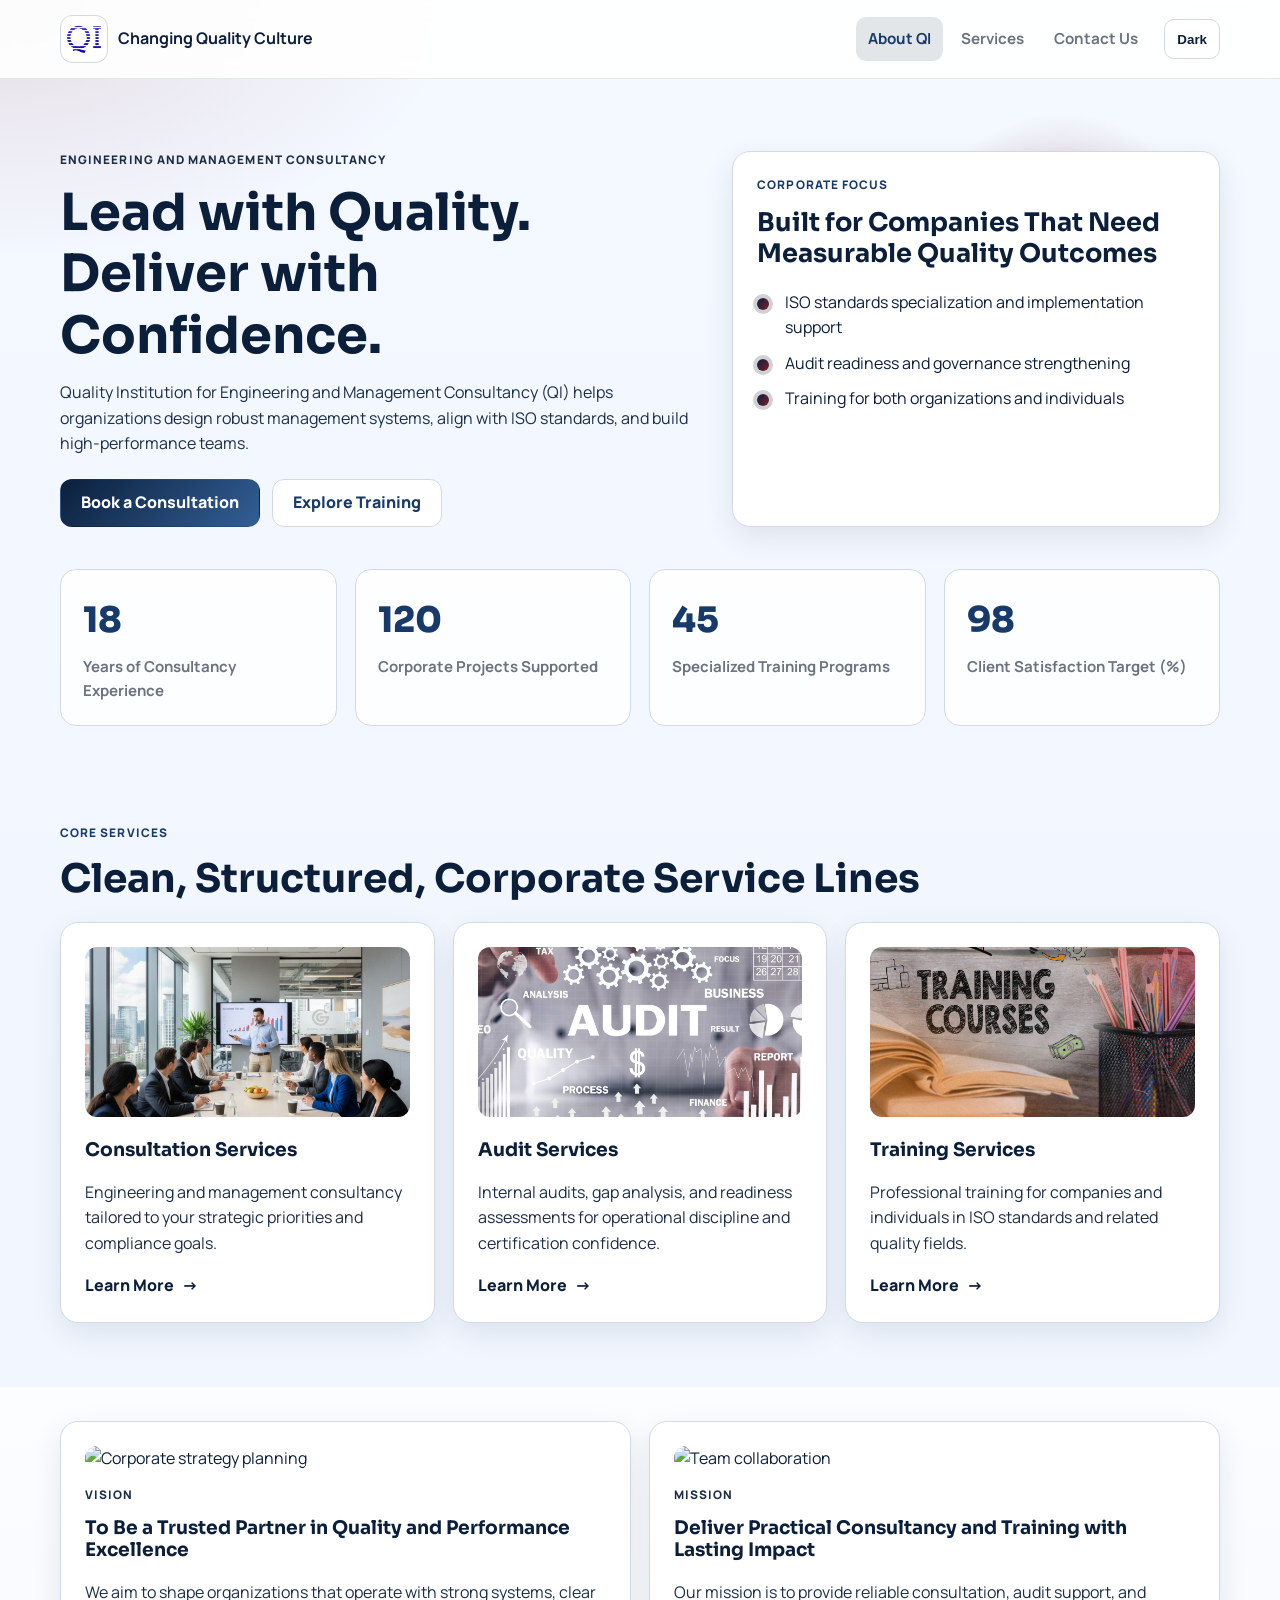
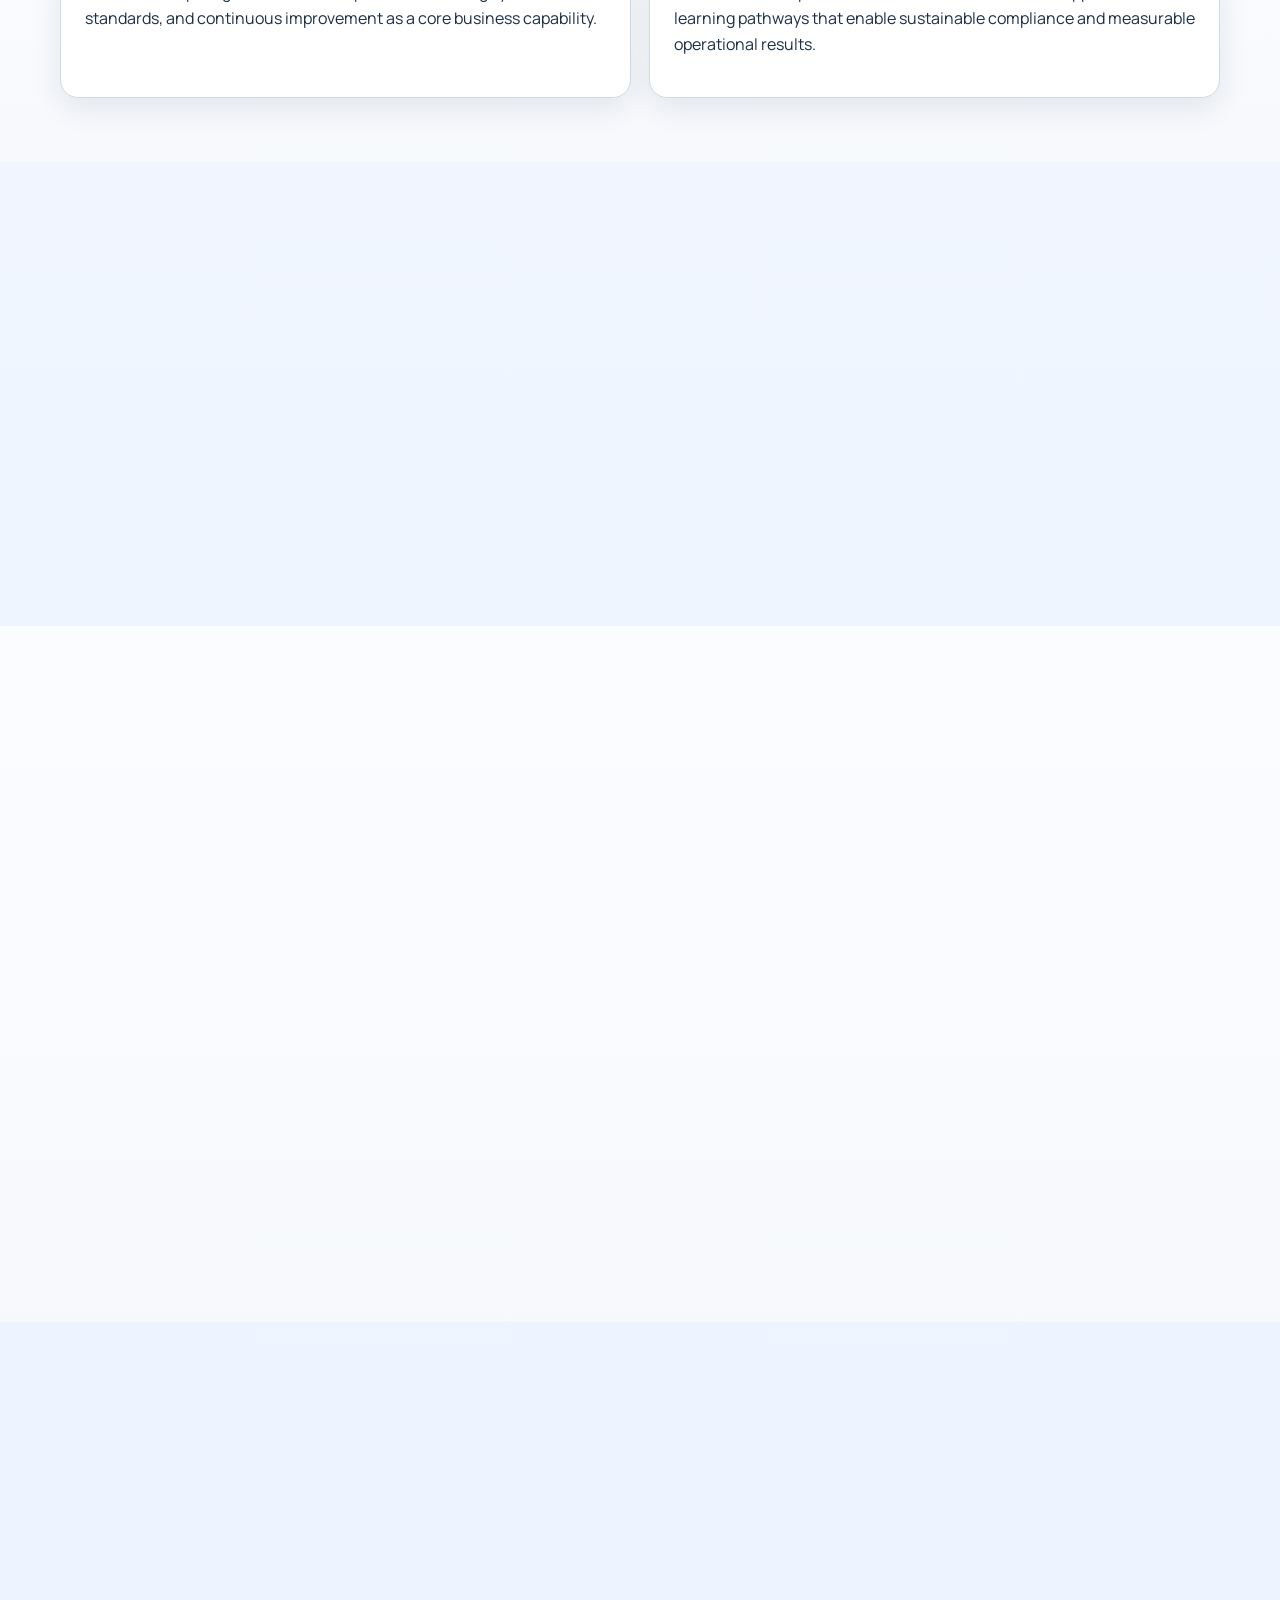
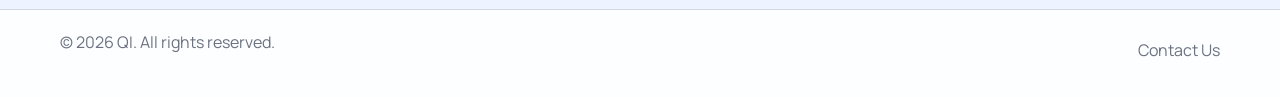
==== index.html @ 5fe4189a "Add files via upload" ====
<!DOCTYPE html>
<html lang="en">
<head>
  <meta charset="UTF-8">
  <meta name="viewport" content="width=device-width, initial-scale=1.0">
  <meta name="description" content="QI supports corporate clients with consultation, audit, and training services specialized in ISO standards and management excellence.">
  <title>QI | Engineering & Management Consultancy</title>
  <link rel="preconnect" href="https://fonts.googleapis.com">
  <link rel="preconnect" href="https://fonts.gstatic.com" crossorigin>
  <link href="https://fonts.googleapis.com/css2?family=Manrope:wght@400;500;600;700;800&family=Sora:wght@500;600;700;800&display=swap" rel="stylesheet">
  <link rel="stylesheet" href="assets/css/styles.css">
</head>
<body>
  <header class="site-header">
    <div class="container nav-wrap">
      <a class="logo" href="index.html" aria-label="QI Home">
        <img class="logo-image" src="imgs/QI_LOGO.png" alt="QI Logo">
        <span class="logo-text">Changing Quality Culture</span>
      </a>
      <button class="menu-toggle" aria-label="Toggle navigation" aria-expanded="false">Menu</button>
      <nav class="site-nav" data-nav>
        <a href="index.html" class="active">About QI</a>
                <a href="index.html#services">Services</a>
        <a href="contact.html">Contact Us</a>
      </nav>
      <button class="theme-toggle" id="themeToggle" type="button" aria-label="Toggle color theme">Dark</button>
    </div>
  </header>

  <main>
    <section class="hero hero-modern">
      <div class="container hero-grid">
        <div class="hero-content reveal">
          <p class="tagline">Engineering and Management Consultancy</p>
          <h1>Lead with Quality. Deliver with Confidence.</h1>
          <p>
            Quality Institution for Engineering and Management Consultancy (QI) helps organizations
            design robust management systems, align with ISO standards, and build high-performance teams.
          </p>
          <div class="cta-group">
            <a class="btn btn-primary" href="contact.html">Book a Consultation</a>
            <a class="btn btn-outline" href="training.html">Explore Training</a>
          </div>
        </div>

        <div class="hero-panel reveal">
          <p class="eyebrow">Corporate Focus</p>
          <h2>Built for Companies That Need Measurable Quality Outcomes</h2>
          <ul class="check-list">
            <li>ISO standards specialization and implementation support</li>
            <li>Audit readiness and governance strengthening</li>
            <li>Training for both organizations and individuals</li>
          </ul>
        </div>
      </div>
    </section>

    <section class="section metrics-wrap">
      <div class="container metrics-grid">
        <article class="metric-card reveal">
          <p class="metric-value" data-count="18">0</p>
          <p class="metric-label">Years of Consultancy Experience</p>
        </article>
        <article class="metric-card reveal">
          <p class="metric-value" data-count="120">0</p>
          <p class="metric-label">Corporate Projects Supported</p>
        </article>
        <article class="metric-card reveal">
          <p class="metric-value" data-count="45">0</p>
          <p class="metric-label">Specialized Training Programs</p>
        </article>
        <article class="metric-card reveal">
          <p class="metric-value" data-count="98">0</p>
          <p class="metric-label">Client Satisfaction Target (%)</p>
        </article>
      </div>
    </section>

    <section class="section" id="services">
      <div class="container">
        <div class="section-head reveal">
          <p class="eyebrow">Core Services</p>
          <h2>Clean, Structured, Corporate Service Lines</h2>
        </div>
        <div class="cards three-col">
          <article class="card reveal">
            <img class="card-image" src="imgs/cons2.png" alt="Consultation meeting">
            <h3>Consultation Services</h3>
            <p>Engineering and management consultancy tailored to your strategic priorities and compliance goals.</p>
            <a href="consultation.html" class="text-link">Learn More</a>
          </article>
          <article class="card reveal">
            <img class="card-image" src="imgs/audit.png" alt="Audit and analysis documents">
            <h3>Audit Services</h3>
            <p>Internal audits, gap analysis, and readiness assessments for operational discipline and certification confidence.</p>
            <a href="audit.html" class="text-link">Learn More</a>
          </article>
          <article class="card reveal">
            <img class="card-image" src="imgs/training.png" alt="Training session">
            <h3>Training Services</h3>
            <p>Professional training for companies and individuals in ISO standards and related quality fields.</p>
            <a href="training.html" class="text-link">Learn More</a>
          </article>
        </div>
      </div>
    </section>

    <section class="section section-muted">
      <div class="container split-layout">
        <article class="card reveal">
          <img class="card-image" src="https://images.unsplash.com/photo-1520607162513-77705c0f0d4a?auto=format&fit=crop&w=1200&q=80" alt="Corporate strategy planning">
          <p class="eyebrow">Vision</p>
          <h3>To Be a Trusted Partner in Quality and Performance Excellence</h3>
          <p>
            We aim to shape organizations that operate with strong systems, clear standards,
            and continuous improvement as a core business capability.
          </p>
        </article>
        <article class="card reveal">
          <img class="card-image" src="https://images.unsplash.com/photo-1521737604893-d14cc237f11d?auto=format&fit=crop&w=1200&q=80" alt="Team collaboration">
          <p class="eyebrow">Mission</p>
          <h3>Deliver Practical Consultancy and Training with Lasting Impact</h3>
          <p>
            Our mission is to provide reliable consultation, audit support, and learning pathways
            that enable sustainable compliance and measurable operational results.
          </p>
        </article>
      </div>
    </section>

    <section class="section">
      <div class="container">
        <div class="section-head reveal">
          <p class="eyebrow">How We Work</p>
          <h2>Simple Engagement Process</h2>
        </div>
        <div class="process-grid">
          <article class="process-item reveal">
            <span>01</span>
            <h3>Discovery Meeting</h3>
            <p>We define objectives, constraints, and required quality outcomes with your team.</p>
          </article>
          <article class="process-item reveal">
            <span>02</span>
            <h3>Assessment and Planning</h3>
            <p>We map gaps, risks, and opportunities against standards and business priorities.</p>
          </article>
          <article class="process-item reveal">
            <span>03</span>
            <h3>Implementation</h3>
            <p>We execute a practical roadmap across consultancy, audit preparation, and training.</p>
          </article>
          <article class="process-item reveal">
            <span>04</span>
            <h3>Continuous Improvement</h3>
            <p>We support sustained performance through monitoring, review, and corrective actions.</p>
          </article>
        </div>
      </div>
    </section>

    <section class="section section-muted">
      <div class="container">
        <div class="section-head reveal">
          <p class="eyebrow">Case Studies</p>
          <h2>Real Corporate Outcomes</h2>
        </div>
        <div class="cards three-col">
          <article class="card reveal case-card">
            <img class="card-image" src="imgs/manu.png" alt="Manufacturing facility">
            <p class="case-industry">Manufacturing</p>
            <h3>ISO Readiness Program</h3>
            <p>Supported a multi-site manufacturer with process redesign and documentation governance.</p>
            <ul class="case-points">
              <li>Reduced audit nonconformities by 42%</li>
              <li>Improved process compliance across three locations</li>
            </ul>
          </article>
          <article class="card reveal case-card">
            <img class="card-image" src="https://images.unsplash.com/photo-1454165804606-c3d57bc86b40?auto=format&fit=crop&w=1200&q=80" alt="Service quality management">
            <p class="case-industry">Services</p>
            <h3>Quality Management Uplift</h3>
            <p>Led a quality transformation initiative combining advisory, internal audit, and team training.</p>
            <ul class="case-points">
              <li>Established KPI-driven review routines</li>
              <li>Shortened corrective action cycle time by 30%</li>
            </ul>
          </article>
          <article class="card reveal case-card">
            <img class="card-image" src="https://images.unsplash.com/photo-1503387762-592deb58ef4e?auto=format&fit=crop&w=1200&q=80" alt="Construction project">
            <p class="case-industry">Construction</p>
            <h3>Integrated Compliance Roadmap</h3>
            <p>Developed a staged compliance framework aligned with client-specific project risk profiles.</p>
            <ul class="case-points">
              <li>Increased audit preparedness confidence</li>
              <li>Standardized quality controls for project delivery teams</li>
            </ul>
          </article>
        </div>
      </div>
    </section>

    <section class="section">
      <div class="container cta-panel reveal">
        <div>
          <p class="eyebrow">Ready to Start?</p>
          <h2>Upgrade Your Quality Systems with QI</h2>
        </div>
        <a class="btn btn-primary" href="contact.html">Get in Touch</a>
      </div>
    </section>
  </main>

  <footer class="site-footer">
    <div class="container footer-wrap">
      <p>&copy; <span id="year"></span> QI. All rights reserved.</p>
      <a href="contact.html">Contact Us</a>
    </div>
  </footer>

  <script src="assets/js/main.js"></script>
</body>
</html>
---- assets/css/styles.css ----
:root {
  --bg: #f4f8ff;
  --bg-alt: #edf4ff;
  --surface: #ffffff;
  --surface-alt: #f7f9fc;
  --text: #0b1f3b;
  --muted: #6b7280;
  --primary: #0b1f3b;
  --primary-strong: #173a6a;
  --accent: #7d1f2a;
  --line: #d3d9e3;
  --header-bg: rgba(255, 255, 255, 0.9);
  --radius: 18px;
  --shadow-soft: 0 10px 30px rgba(11, 31, 59, 0.09);
  --shadow-pop: 0 18px 40px rgba(11, 31, 59, 0.16);
}

body.theme-dark {
  --bg: #0a1528;
  --bg-alt: #0e1f36;
  --surface: #132743;
  --surface-alt: #17304f;
  --text: #eef4ff;
  --muted: #bac4d4;
  --primary: #a8d4ff;
  --primary-strong: #d4e8ff;
  --accent: #b13a48;
  --line: #284364;
  --header-bg: rgba(10, 21, 40, 0.9);
  --shadow-soft: 0 10px 30px rgba(0, 0, 0, 0.25);
  --shadow-pop: 0 20px 42px rgba(0, 0, 0, 0.35);
}

* {
  box-sizing: border-box;
}

html,
body {
  margin: 0;
  padding: 0;
}

html {
  scroll-behavior: smooth;
}

body {
  font-family: "Manrope", sans-serif;
  color: var(--text);
  line-height: 1.6;
  background:
    radial-gradient(980px 560px at 95% -10%, rgba(168, 212, 255, 0.38), transparent 65%),
    radial-gradient(740px 420px at 0% 0%, rgba(125, 31, 42, 0.12), transparent 62%),
    linear-gradient(var(--bg), var(--bg-alt));
  transition: background 0.28s ease, color 0.28s ease;
}

h1,
h2,
h3,
h4 {
  font-family: "Sora", sans-serif;
  line-height: 1.2;
  margin-top: 0;
}

p {
  margin-top: 0;
}

a {
  color: inherit;
  text-decoration: none;
}

.container {
  width: min(1160px, 92%);
  margin: 0 auto;
}

.site-header {
  position: sticky;
  top: 0;
  z-index: 90;
  border-bottom: 1px solid color-mix(in srgb, var(--line) 65%, transparent);
  background: var(--header-bg);
  backdrop-filter: blur(10px);
}

.nav-wrap {
  min-height: 78px;
  display: flex;
  align-items: center;
  gap: 14px;
}

.logo {
  display: inline-flex;
  align-items: center;
  gap: 10px;
}

.logo-image {
  width: 48px;
  height: 48px;
  object-fit: contain;
  border-radius: 12px;
  background: #fff;
  border: 1px solid var(--line);
  padding: 4px;
}

.logo-text {
  font-weight: 700;
}

.site-nav {
  margin-left: auto;
  display: flex;
  align-items: center;
  gap: 6px;
}

.site-nav a,
.nav-link-button {
  color: var(--muted);
  font-weight: 700;
  font-size: 0.95rem;
  padding: 10px 12px;
  border-radius: 10px;
  border: none;
  background: transparent;
  cursor: pointer;
  transition: all 0.24s ease;
}

.site-nav a:hover,
.site-nav a.active,
.nav-link-button:hover,
.nav-link-button.active,
.nav-dropdown.open .nav-link-button {
  color: var(--primary-strong);
  background: color-mix(in srgb, var(--primary) 11%, transparent);
}

.nav-dropdown {
  position: relative;
}

.mega-menu {
  position: absolute;
  top: calc(100% + 10px);
  left: -110px;
  width: min(760px, 84vw);
  padding: 14px;
  border-radius: 16px;
  border: 1px solid var(--line);
  background: var(--surface);
  box-shadow: var(--shadow-pop);
  display: grid;
  grid-template-columns: repeat(3, minmax(0, 1fr));
  gap: 10px;
  opacity: 0;
  transform: translateY(10px);
  pointer-events: none;
  transition: opacity 0.22s ease, transform 0.22s ease;
}

.nav-dropdown.open .mega-menu,
.nav-dropdown:hover .mega-menu,
.nav-dropdown:focus-within .mega-menu {
  opacity: 1;
  transform: translateY(0);
  pointer-events: auto;
}

.mega-item {
  border: 1px solid var(--line);
  border-radius: 12px;
  padding: 12px;
  background: color-mix(in srgb, var(--surface-alt) 78%, transparent);
  transition: transform 0.2s ease, border-color 0.2s ease;
}

.mega-item strong {
  display: block;
  margin-bottom: 4px;
}

.mega-item span {
  display: block;
  font-size: 0.87rem;
  color: var(--muted);
  line-height: 1.45;
}

.mega-item:hover,
.mega-item.active {
  transform: translateY(-2px);
  border-color: color-mix(in srgb, var(--primary) 40%, var(--line));
}

.theme-toggle,
.menu-toggle {
  border: 1px solid var(--line);
  border-radius: 10px;
  min-height: 40px;
  padding: 6px 12px;
  background: var(--surface);
  color: var(--text);
  font-weight: 700;
  cursor: pointer;
}

.menu-toggle {
  display: none;
}

.hero,
.page-hero {
  padding: 72px 0 34px;
}

.hero-modern {
  position: relative;
}

.hero-modern::before {
  content: "";
  position: absolute;
  right: 6%;
  top: 28px;
  width: 280px;
  height: 280px;
  border-radius: 50%;
  background: radial-gradient(circle, color-mix(in srgb, var(--accent) 28%, transparent), transparent 68%);
  pointer-events: none;
}

.hero-grid {
  display: grid;
  grid-template-columns: 1.2fr 0.9fr;
  gap: 22px;
  align-items: stretch;
}

.tagline,
.eyebrow {
  margin-bottom: 12px;
  text-transform: uppercase;
  letter-spacing: 0.09em;
  font-size: 0.74rem;
  font-weight: 800;
  color: var(--primary-strong);
}

.hero-content h1,
.page-hero h1 {
  font-size: clamp(2rem, 4vw, 3.3rem);
  margin-bottom: 14px;
}

.hero-content p,
.page-hero p,
.card p,
.process-item p {
  color: color-mix(in srgb, var(--text) 82%, var(--muted));
}

.hero-panel,
.card {
  border-radius: var(--radius);
  border: 1px solid var(--line);
  background: var(--surface);
  box-shadow: var(--shadow-soft);
}

.hero-panel,
.card {
  padding: 24px;
}

.card {
  overflow: hidden;
}

.card-image {
  width: 100%;
  height: 170px;
  object-fit: cover;
  border-radius: 12px;
  margin-bottom: 14px;
  transform: scale(1);
  transition: transform 0.35s ease, filter 0.35s ease;
}

.card:hover .card-image {
  transform: scale(1.04);
  filter: saturate(1.1);
}

.hero-panel h2 {
  font-size: clamp(1.2rem, 2vw, 1.6rem);
}

.check-list {
  margin: 14px 0 0;
  padding: 0;
  list-style: none;
}

.check-list li {
  position: relative;
  padding-left: 28px;
  margin-bottom: 10px;
}

.check-list li::before {
  content: "";
  position: absolute;
  left: 0;
  top: 8px;
  width: 12px;
  height: 12px;
  border-radius: 50%;
  background: linear-gradient(130deg, var(--primary), var(--accent));
  box-shadow: 0 0 0 4px color-mix(in srgb, var(--primary) 20%, transparent);
}

.cta-group {
  margin-top: 22px;
  display: flex;
  gap: 12px;
  flex-wrap: wrap;
}

.btn {
  min-height: 46px;
  border-radius: 12px;
  border: 1px solid transparent;
  padding: 10px 20px;
  font: inherit;
  font-weight: 800;
  display: inline-flex;
  align-items: center;
  justify-content: center;
  cursor: pointer;
  transition: transform 0.2s ease, box-shadow 0.2s ease, background 0.2s ease;
}

.btn-primary {
  color: #fff;
  background: linear-gradient(135deg, var(--primary), #335f97);
}

.btn-primary:hover {
  transform: translateY(-2px);
  box-shadow: 0 16px 26px color-mix(in srgb, var(--primary) 32%, transparent);
}

.btn-outline {
  background: var(--surface);
  color: var(--primary-strong);
  border-color: var(--line);
}

.btn-outline:hover {
  border-color: var(--primary);
}

.section {
  padding: 34px 0 64px;
}

.section-muted {
  background: linear-gradient(180deg, color-mix(in srgb, var(--surface) 76%, transparent), color-mix(in srgb, var(--surface-alt) 90%, transparent));
}

.section-head {
  margin-bottom: 20px;
}

.section-head h2 {
  margin-bottom: 0;
  font-size: clamp(1.55rem, 3.1vw, 2.45rem);
}

.cards,
.metrics-grid,
.split-layout,
.contact-layout,
.process-grid {
  display: grid;
  gap: 18px;
}

.two-col,
.split-layout,
.contact-layout {
  grid-template-columns: repeat(2, minmax(0, 1fr));
}

.three-col {
  grid-template-columns: repeat(3, minmax(0, 1fr));
}

.text-link {
  display: inline-flex;
  align-items: center;
  gap: 8px;
  color: var(--primary);
  font-weight: 800;
  transition: transform 0.25s ease, color 0.25s ease;
}

.text-link::after {
  content: "\2192";
  transform: translateX(0);
  transition: transform 0.25s ease;
}

.text-link:hover {
  color: var(--accent);
  transform: translateX(2px);
}

.text-link:hover::after {
  transform: translateX(4px);
}

.metrics-wrap {
  padding-top: 8px;
}

.metrics-grid {
  grid-template-columns: repeat(4, minmax(0, 1fr));
}

.metric-card {
  border: 1px solid var(--line);
  border-radius: 16px;
  background: color-mix(in srgb, var(--surface) 86%, transparent);
  backdrop-filter: blur(4px);
  padding: 22px;
  text-align: left;
}

.metric-value {
  margin: 0;
  font-family: "Sora", sans-serif;
  font-size: clamp(1.8rem, 3vw, 2.2rem);
  color: var(--primary-strong);
  font-weight: 800;
}

.metric-label {
  margin: 7px 0 0;
  color: var(--muted);
  font-weight: 700;
  font-size: 0.94rem;
}

.process-grid {
  grid-template-columns: repeat(4, minmax(0, 1fr));
}

.process-item {
  padding: 20px;
  border-radius: 16px;
  border: 1px solid var(--line);
  background: var(--surface);
  box-shadow: var(--shadow-soft);
}

.process-item span {
  display: inline-grid;
  width: 34px;
  height: 34px;
  border-radius: 50%;
  place-items: center;
  margin-bottom: 10px;
  font-size: 0.85rem;
  font-weight: 800;
  color: #fff;
  background: linear-gradient(135deg, var(--primary), var(--accent));
}

.case-card {
  position: relative;
  overflow: hidden;
}

.case-card::after {
  content: "";
  position: absolute;
  right: -40px;
  bottom: -40px;
  width: 130px;
  height: 130px;
  border-radius: 50%;
  background: radial-gradient(circle, color-mix(in srgb, var(--accent) 24%, transparent), transparent 68%);
}

.case-industry {
  display: inline-block;
  margin-bottom: 8px;
  padding: 4px 10px;
  border-radius: 999px;
  font-size: 0.78rem;
  font-weight: 800;
  text-transform: uppercase;
  color: var(--primary-strong);
  background: color-mix(in srgb, var(--primary) 12%, transparent);
}

.case-points {
  margin: 10px 0 0;
  padding-left: 18px;
}

.case-points li {
  margin-bottom: 6px;
  color: color-mix(in srgb, var(--text) 82%, var(--muted));
}

.cta-panel {
  display: flex;
  justify-content: space-between;
  align-items: center;
  gap: 14px;
  border-radius: var(--radius);
  color: #fff;
  padding: 30px;
  background: linear-gradient(120deg, #0b1f3b, #2f5388 56%, #7d1f2a);
  box-shadow: var(--shadow-pop);
}

.cta-panel .eyebrow {
  color: rgba(255, 255, 255, 0.84);
}

.cta-panel h2 {
  margin: 0;
  max-width: 18ch;
}

label {
  display: block;
  margin-top: 12px;
  margin-bottom: 6px;
  font-weight: 700;
}

input,
select,
textarea {
  width: 100%;
  border: 1px solid var(--line);
  border-radius: 10px;
  padding: 12px;
  font: inherit;
  color: var(--text);
  background: var(--surface);
}

textarea {
  resize: vertical;
}

.form-message,
.verification-result {
  margin-top: 12px;
  color: var(--primary-strong);
  font-weight: 700;
}

.form-grid {
  display: grid;
  /* grid-template-columns: repeat(2, minmax(0, 1fr)); */
  gap: 14px;
}

.whatsapp-link {
  display: inline-flex;
  align-items: center;
  gap: 8px;
  font-weight: 800;
  color: var(--primary-strong);
}

.wa-icon {
  display: inline-flex;
  align-items: center;
  justify-content: center;
  width: 28px;
  height: 28px;
  border-radius: 50%;
  background: rgba(168, 212, 255, 0.35);
}

.site-footer {
  margin-top: 40px;
  padding: 20px 0 26px;
  border-top: 1px solid var(--line);
  background: color-mix(in srgb, var(--surface) 90%, transparent);
}

.footer-wrap {
  display: flex;
  align-items: center;
  justify-content: space-between;
  gap: 14px;
  color: var(--muted);
}

.modal {
  position: fixed;
  inset: 0;
  display: none;
  align-items: center;
  justify-content: center;
  background: rgba(3, 18, 34, 0.6);
  padding: 20px;
}

.modal.open {
  display: flex;
}

.modal-card {
  width: min(520px, 100%);
  border-radius: var(--radius);
  border: 1px solid var(--line);
  background: var(--surface);
  box-shadow: var(--shadow-pop);
  padding: 24px;
  position: relative;
}

.modal-close {
  position: absolute;
  top: 10px;
  right: 12px;
  border: none;
  background: transparent;
  font-size: 1.6rem;
  cursor: pointer;
  color: var(--muted);
}

.reveal {
  opacity: 0;
  transform: translateY(14px);
  transition: opacity 0.62s ease, transform 0.62s ease;
}

.reveal.visible {
  opacity: 1;
  transform: translateY(0);
}

@media (max-width: 1040px) {
  .hero-grid,
  .metrics-grid,
  .three-col,
  .process-grid {
    grid-template-columns: repeat(2, minmax(0, 1fr));
  }

  .mega-menu {
    left: -210px;
  }
}

@media (max-width: 900px) {
  .site-nav {
    position: absolute;
    top: 78px;
    left: 0;
    right: 0;
    display: flex;
    flex-direction: column;
    align-items: flex-start;
    gap: 4px;
    background: color-mix(in srgb, var(--surface) 96%, transparent);
    border-bottom: 1px solid var(--line);
    padding: 8px 4%;
    max-height: 0;
    overflow: hidden;
    transition: max-height 0.24s ease;
  }

  .site-nav.open {
    max-height: 520px;
  }

  .site-nav a,
  .nav-link-button {
    width: 100%;
    text-align: left;
  }

  .nav-dropdown {
    width: 100%;
  }

  .mega-menu {
    position: static;
    width: 100%;
    grid-template-columns: 1fr;
    margin-top: 6px;
    max-height: 0;
    opacity: 1;
    transform: none;
    pointer-events: none;
    overflow: hidden;
    padding: 0;
    border: none;
    box-shadow: none;
    transition: max-height 0.24s ease;
  }

  .nav-dropdown.open .mega-menu {
    max-height: 380px;
    pointer-events: auto;
    padding: 8px 0 0;
  }

  .theme-toggle {
    margin-left: auto;
  }

  .menu-toggle {
    display: inline-flex;
    align-items: center;
    justify-content: center;
  }

  .two-col,
  .split-layout,
  .contact-layout,
  .process-grid,
  .metrics-grid,
  .three-col,
  .hero-grid {
    grid-template-columns: 1fr;
  }

  .cta-panel {
    flex-direction: column;
    align-items: flex-start;
  }

  .form-grid {
    grid-template-columns: 1fr;
  }
}

@media (max-width: 560px) {
  .hero,
  .page-hero {
    padding-top: 56px;
  }

  .btn {
    width: 100%;
  }

  .footer-wrap {
    flex-direction: column;
    align-items: flex-start;
  }
}
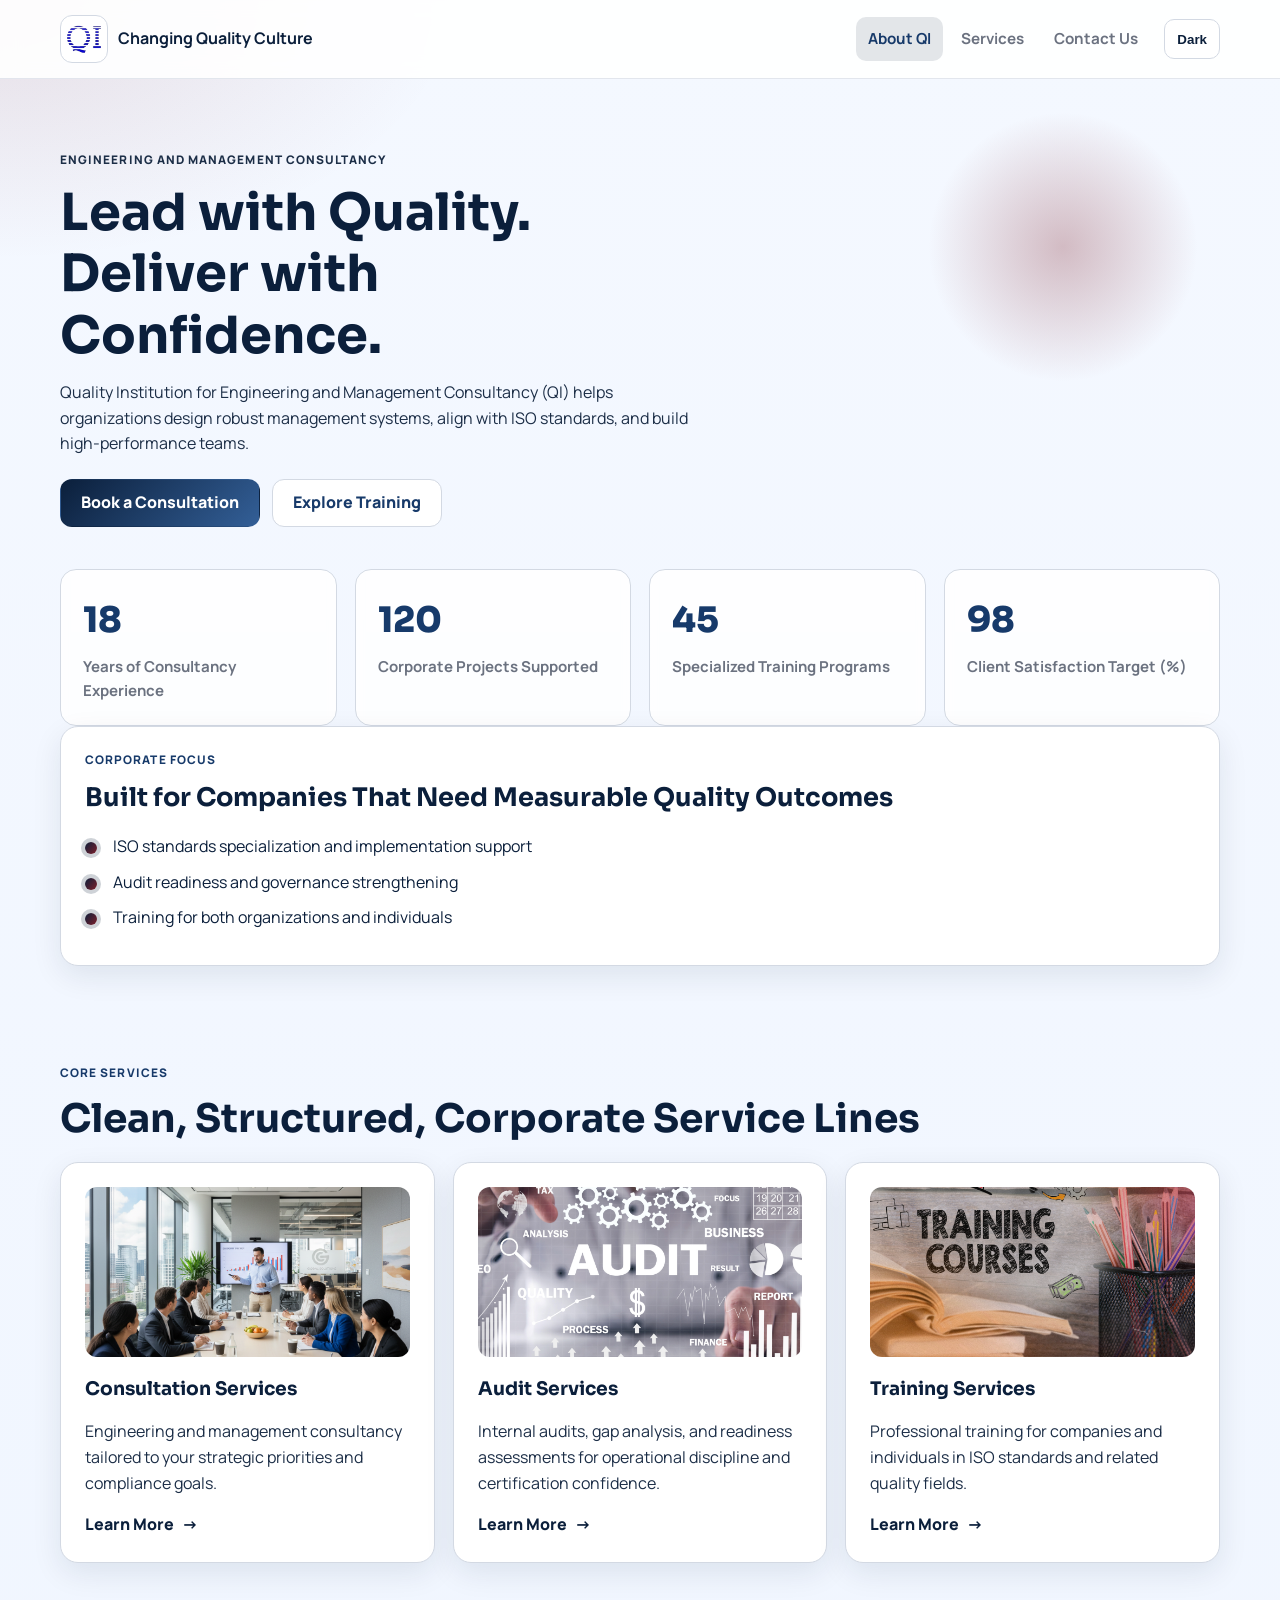
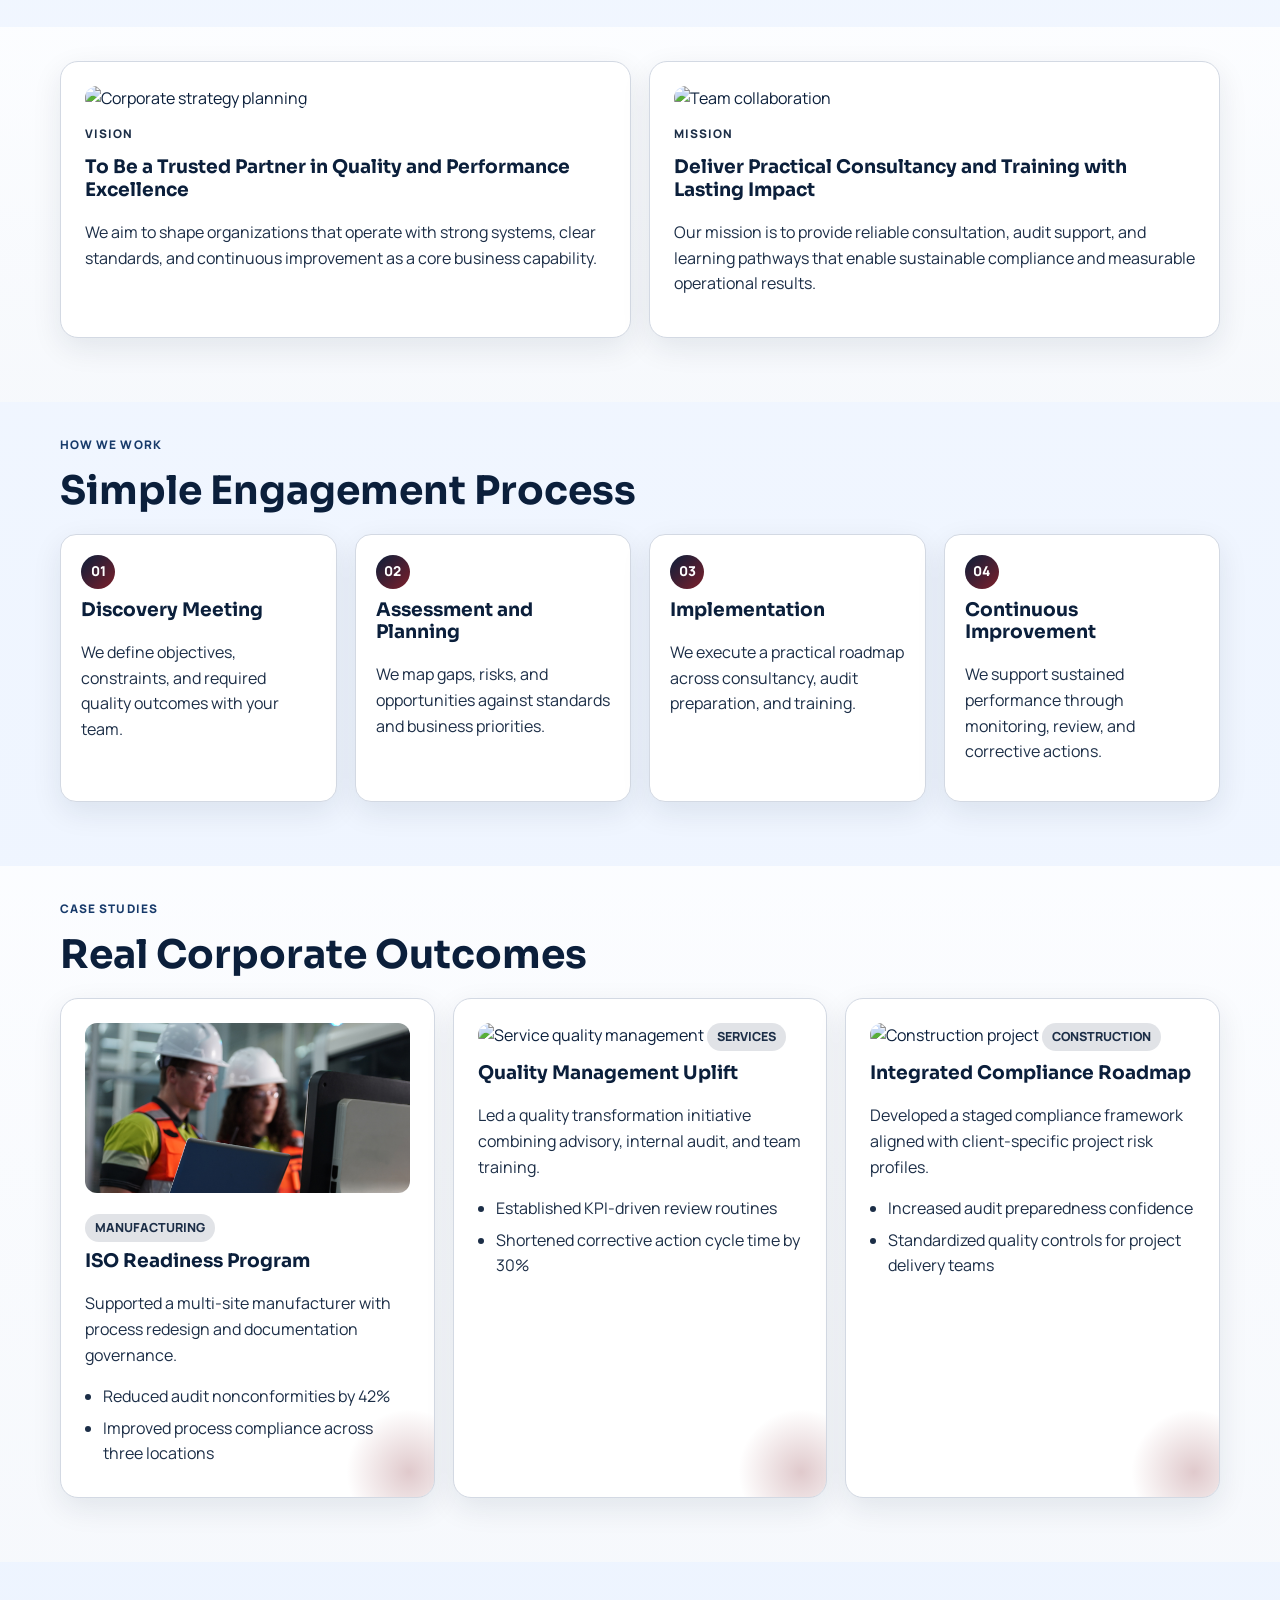
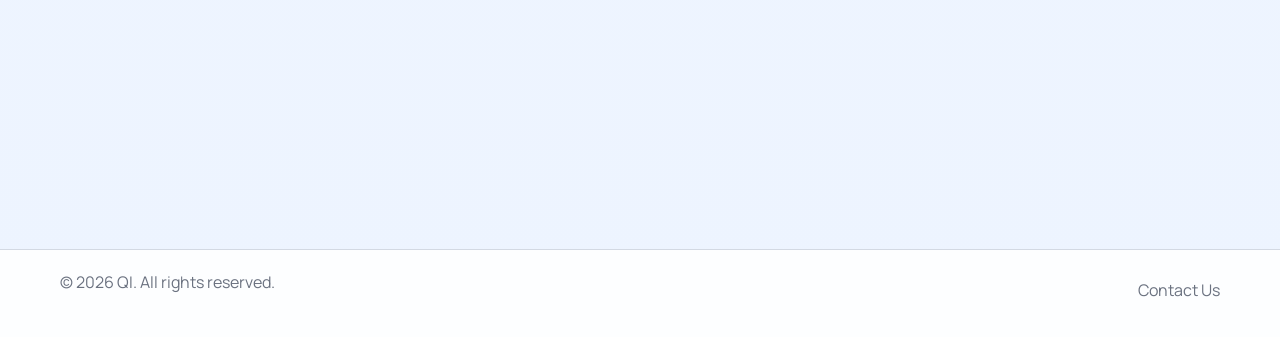
==== commit f3b3ec4c: "Update index.html change main section grid" ====
--- a/index.html
+++ b/index.html
@@ -30,7 +30,7 @@
   <main>
     <section class="hero hero-modern">
       <div class="container hero-grid">
-        <div class="hero-content reveal">
+        <div class="hero-content reveal hero-main-animate">
           <p class="tagline">Engineering and Management Consultancy</p>
           <h1>Lead with Quality. Deliver with Confidence.</h1>
           <p>
@@ -42,8 +42,30 @@
             <a class="btn btn-outline" href="training.html">Explore Training</a>
           </div>
         </div>
-
-        <div class="hero-panel reveal">
+      </div>
+    </section>
+
+    <section class="section metrics-wrap">
+      <div class="container hero-bottom-grid">
+        <div class="metrics-grid">
+          <article class="metric-card reveal metric-animate">
+            <p class="metric-value" data-count="18">0</p>
+            <p class="metric-label">Years of Consultancy Experience</p>
+          </article>
+          <article class="metric-card reveal metric-animate">
+            <p class="metric-value" data-count="120">0</p>
+            <p class="metric-label">Corporate Projects Supported</p>
+          </article>
+          <article class="metric-card reveal metric-animate">
+            <p class="metric-value" data-count="45">0</p>
+            <p class="metric-label">Specialized Training Programs</p>
+          </article>
+          <article class="metric-card reveal metric-animate">
+            <p class="metric-value" data-count="98">0</p>
+            <p class="metric-label">Client Satisfaction Target (%)</p>
+          </article>
+        </div>
+        <article class="hero-panel hero-panel-secondary reveal hero-focus-animate">
           <p class="eyebrow">Corporate Focus</p>
           <h2>Built for Companies That Need Measurable Quality Outcomes</h2>
           <ul class="check-list">
@@ -51,27 +73,6 @@
             <li>Audit readiness and governance strengthening</li>
             <li>Training for both organizations and individuals</li>
           </ul>
-        </div>
-      </div>
-    </section>
-
-    <section class="section metrics-wrap">
-      <div class="container metrics-grid">
-        <article class="metric-card reveal">
-          <p class="metric-value" data-count="18">0</p>
-          <p class="metric-label">Years of Consultancy Experience</p>
-        </article>
-        <article class="metric-card reveal">
-          <p class="metric-value" data-count="120">0</p>
-          <p class="metric-label">Corporate Projects Supported</p>
-        </article>
-        <article class="metric-card reveal">
-          <p class="metric-value" data-count="45">0</p>
-          <p class="metric-label">Specialized Training Programs</p>
-        </article>
-        <article class="metric-card reveal">
-          <p class="metric-value" data-count="98">0</p>
-          <p class="metric-label">Client Satisfaction Target (%)</p>
         </article>
       </div>
     </section>
